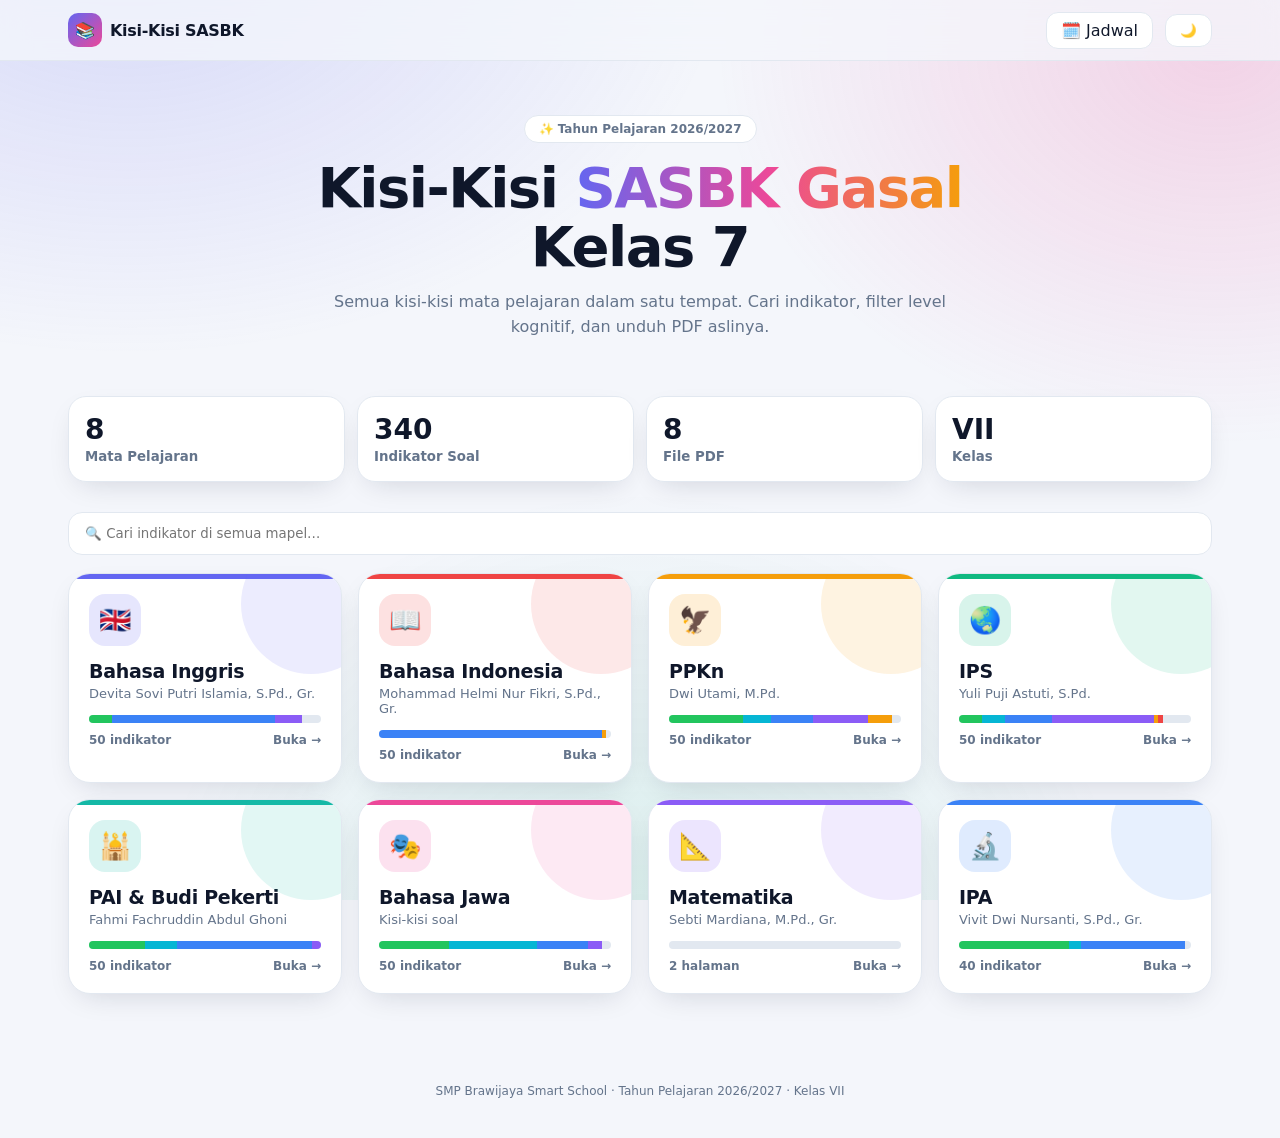
==== kisi/index.html @ f116bccd "Tambah web kisi-kisi SASBK Gasal Kelas 7" ====
<!DOCTYPE html>
<html lang="id">
<head>
<meta charset="utf-8">
<meta name="viewport" content="width=device-width,initial-scale=1,viewport-fit=cover">
<title>Kisi-Kisi SASBK Gasal Kelas 7 | SMP Brawijaya Smart School</title>
<meta name="theme-color" content="#0b1020">
<link rel="icon" href="data:image/svg+xml,<svg xmlns='http://www.w3.org/2000/svg' viewBox='0 0 100 100'><text y='.9em' font-size='90'>📚</text></svg>">
<style>
:root{--bg:#f4f6fb;--bg2:#fff;--tx:#0f172a;--mut:#64748b;--bd:#e2e8f0;--ac:#6366f1;--sh:0 10px 30px -12px rgba(15,23,42,.18)}
[data-t=dark]{--bg:#0b1020;--bg2:#131a30;--tx:#e8ecf8;--mut:#93a0bd;--bd:#232c4a;--sh:0 10px 30px -12px rgba(0,0,0,.6)}
*{box-sizing:border-box;margin:0}
html{scroll-behavior:smooth}
body{font-family:Inter,system-ui,-apple-system,Segoe UI,Roboto,sans-serif;background:var(--bg);color:var(--tx);min-height:100vh;transition:background .3s}
body:before{content:"";position:fixed;inset:0;z-index:-1;background:radial-gradient(600px 400px at 10% -5%,#6366f133,transparent),radial-gradient(500px 400px at 95% 5%,#ec489933,transparent),radial-gradient(500px 500px at 50% 110%,#10b98122,transparent)}
.wrap{max-width:1180px;margin:auto;padding:0 18px}
nav{position:sticky;top:0;z-index:20;backdrop-filter:blur(14px);background:color-mix(in srgb,var(--bg) 78%,transparent);border-bottom:1px solid var(--bd)}
nav .wrap{display:flex;align-items:center;gap:12px;height:60px}
.logo{font-weight:800;letter-spacing:-.3px;display:flex;gap:8px;align-items:center;cursor:pointer}
.logo i{font-style:normal;background:linear-gradient(135deg,#6366f1,#ec4899);width:34px;height:34px;border-radius:10px;display:grid;place-items:center;color:#fff}
.sp{flex:1}
.btn{border:1px solid var(--bd);background:var(--bg2);color:var(--tx);border-radius:12px;padding:8px 14px;font:600 13px inherit;font-family:inherit;cursor:pointer;display:inline-flex;gap:6px;align-items:center;text-decoration:none;transition:.2s}
.btn:hover{transform:translateY(-1px);border-color:var(--ac)}
.btn.p{background:linear-gradient(135deg,#6366f1,#8b5cf6);color:#fff;border:0}
.hero{padding:54px 0 26px;text-align:center}
.pill{display:inline-block;padding:6px 14px;border-radius:99px;background:var(--bg2);border:1px solid var(--bd);font-size:12px;font-weight:600;color:var(--mut)}
h1{font-size:clamp(30px,6vw,56px);line-height:1.05;letter-spacing:-1.5px;margin:16px 0 12px;font-weight:900}
h1 span{background:linear-gradient(90deg,#6366f1,#ec4899,#f59e0b);-webkit-background-clip:text;background-clip:text;color:transparent}
.hero p{color:var(--mut);max-width:620px;margin:auto;line-height:1.6}
.stats{display:grid;grid-template-columns:repeat(4,1fr);gap:12px;margin:30px 0}
.st{background:var(--bg2);border:1px solid var(--bd);border-radius:18px;padding:16px;box-shadow:var(--sh)}
.st b{font-size:28px;font-weight:800;display:block}
.st small{color:var(--mut);font-weight:600}
.sr{display:flex;gap:10px;margin:8px 0 18px;flex-wrap:wrap}
.in{flex:1;min-width:200px;border:1px solid var(--bd);background:var(--bg2);color:var(--tx);border-radius:14px;padding:13px 16px;font:500 15px inherit;font-family:inherit;outline:none;transition:.2s}
.in:focus{border-color:var(--ac);box-shadow:0 0 0 4px #6366f126}
.grid{display:grid;grid-template-columns:repeat(auto-fill,minmax(250px,1fr));gap:16px;padding-bottom:60px}
.card{position:relative;background:var(--bg2);border:1px solid var(--bd);border-radius:22px;padding:20px;cursor:pointer;overflow:hidden;box-shadow:var(--sh);transition:.25s;animation:up .5s both}
.card:before{content:"";position:absolute;inset:0 0 auto 0;height:5px;background:var(--c)}
.card:after{content:"";position:absolute;right:-40px;top:-40px;width:140px;height:140px;border-radius:50%;background:var(--c);opacity:.12;transition:.3s}
.card:hover{transform:translateY(-6px)}
.card:hover:after{transform:scale(1.5);opacity:.18}
.ic{width:52px;height:52px;border-radius:16px;display:grid;place-items:center;font-size:26px;background:color-mix(in srgb,var(--c) 16%,transparent)}
.card h3{margin:14px 0 4px;font-size:19px;letter-spacing:-.3px}
.card p{color:var(--mut);font-size:13px}
.bar{display:flex;height:8px;border-radius:9px;overflow:hidden;margin-top:14px;background:var(--bd)}
.bar i{display:block;height:100%}
.meta{display:flex;justify-content:space-between;margin-top:10px;font-size:12px;font-weight:700;color:var(--mut)}
@keyframes up{from{opacity:0;transform:translateY(16px)}to{opacity:1;transform:none}}
.head{display:flex;align-items:center;gap:16px;padding:30px 0 10px;flex-wrap:wrap}
.head .ic{width:64px;height:64px;font-size:32px}
.head h2{font-size:clamp(24px,4vw,36px);letter-spacing:-1px}
.head p{color:var(--mut);font-size:14px;margin-top:4px}
.tabs{display:flex;gap:8px;overflow:auto;padding:14px 0;scrollbar-width:none}
.tabs::-webkit-scrollbar{display:none}
.chip{white-space:nowrap;border:1px solid var(--bd);background:var(--bg2);color:var(--tx);border-radius:99px;padding:7px 14px;font:600 13px inherit;font-family:inherit;cursor:pointer;transition:.2s}
.chip.on{background:var(--c,var(--ac));color:#fff;border-color:transparent}
.dist{display:grid;grid-template-columns:repeat(6,1fr);gap:8px;margin:6px 0 12px}
.dc{background:var(--bg2);border:1px solid var(--bd);border-radius:14px;padding:10px;text-align:center}
.dc b{display:block;font-size:20px}
.dc small{color:var(--mut);font-weight:700;font-size:11px}
.dc i{display:block;height:5px;border-radius:5px;margin-top:6px}
.list{display:grid;gap:12px;padding-bottom:70px}
.it{background:var(--bg2);border:1px solid var(--bd);border-radius:18px;padding:16px 18px;display:grid;grid-template-columns:52px 1fr;gap:14px;box-shadow:var(--sh);animation:up .4s both}
.no{width:52px;height:52px;border-radius:15px;background:var(--c);color:#fff;display:grid;place-items:center;font-weight:800;font-size:19px}
.it h4{font-size:15px;line-height:1.5;font-weight:600}
.tg{display:flex;gap:6px;flex-wrap:wrap;margin-top:10px}
.tag{font-size:11px;font-weight:700;padding:4px 10px;border-radius:99px;background:color-mix(in srgb,var(--c) 14%,transparent);color:var(--c)}
.tag.g{background:var(--bd);color:var(--mut)}
details{margin-top:10px}
summary{cursor:pointer;font-size:12px;font-weight:700;color:var(--mut);list-style:none}
summary::-webkit-details-marker{display:none}
details div{margin-top:8px;font-size:13px;color:var(--mut);line-height:1.6;padding:10px 12px;background:var(--bg);border-radius:12px}
.imgs{display:grid;gap:14px;padding-bottom:70px}
.imgs img{width:100%;border-radius:16px;border:1px solid var(--bd);background:#fff;cursor:zoom-in}
.empty{text-align:center;color:var(--mut);padding:50px 0}
.fab{position:fixed;right:18px;bottom:18px;z-index:30;width:46px;height:46px;border-radius:50%;border:0;background:var(--ac);color:#fff;font-size:18px;cursor:pointer;box-shadow:var(--sh);opacity:0;pointer-events:none;transition:.3s}
.fab.s{opacity:1;pointer-events:auto}
.lb{position:fixed;inset:0;background:#000d;z-index:50;display:none;overflow:auto;padding:12px}
.lb.o{display:block}
.lb img{width:min(1400px,100%);display:block;margin:auto;border-radius:10px}
.hl{background:#fde04766;border-radius:3px}
footer{text-align:center;color:var(--mut);font-size:12px;padding:30px 0 40px}
@media(max-width:700px){.stats{grid-template-columns:repeat(2,1fr)}.dist{grid-template-columns:repeat(3,1fr)}.it{grid-template-columns:42px 1fr;padding:14px}.no{width:42px;height:42px;font-size:16px;border-radius:12px}.hide-m{display:none}}
@media print{nav,.sr,.tabs,.fab,footer{display:none}body:before{display:none}.it{break-inside:avoid;box-shadow:none}}
</style>
</head>
<body>
<nav><div class="wrap"><div class="logo" onclick="go('')"><i>📚</i><span>Kisi-Kisi <span class="hide-m">SASBK</span></span></div><div class="sp"></div><a class="btn hide-m" href="../">🗓️ Jadwal</a><button class="btn" id="th">🌙</button></div></nav>
<main class="wrap" id="app"></main>
<footer>SMP Brawijaya Smart School · Tahun Pelajaran 2026/2027 · Kelas VII</footer>
<button class="fab" id="fab">↑</button>
<div class="lb" id="lb"><img id="lbi" alt=""></div>
<script src="data.js"></script>
<script>
const D=window.KISI,A=document.getElementById('app'),LV=['C1','C2','C3','C4','C5','C6'],LC=['#22c55e','#06b6d4','#3b82f6','#8b5cf6','#f59e0b','#ef4444'],LN=['Mengingat','Memahami','Menerapkan','Menganalisis','Mengevaluasi','Mencipta'];
const lv=x=>{const m=/C\s?([1-6])/i.exec(x.level||'');return m?'C'+m[1]:''};
const esc=s=>String(s||'').replace(/[&<>"]/g,c=>({'&':'&amp;','<':'&lt;','>':'&gt;','"':'&quot;'}[c]));
const cnt=s=>{const r={};LV.forEach(l=>r[l]=0);s.items.forEach(i=>{const l=lv(i);if(l)r[l]++});return r};
const total=D.reduce((a,s)=>a+s.items.length,0);
const st={q:'',l:'',t:'',m:''};
function hl(t,q){t=esc(t);if(!q)return t;const r=new RegExp('('+q.replace(/[.*+?^${}()|[\]\\]/g,'\\$&')+')','gi');return t.replace(r,'<span class="hl">$1</span>')}
function home(){
document.title='Kisi-Kisi SASBK Gasal Kelas 7 | SMP Brawijaya Smart School';
A.innerHTML=`<section class="hero"><span class="pill">✨ Tahun Pelajaran 2026/2027</span><h1>Kisi-Kisi <span>SASBK Gasal</span><br>Kelas 7</h1><p>Semua kisi-kisi mata pelajaran dalam satu tempat. Cari indikator, filter level kognitif, dan unduh PDF aslinya.</p></section>
<div class="stats"><div class="st"><b data-n="${D.length}">0</b><small>Mata Pelajaran</small></div><div class="st"><b data-n="${total}">0</b><small>Indikator Soal</small></div><div class="st"><b data-n="${D.reduce((a,s)=>a+(s.pdf?1:0),0)}">0</b><small>File PDF</small></div><div class="st"><b>VII</b><small>Kelas</small></div></div>
<div class="sr"><input class="in" id="gs" placeholder="🔍 Cari indikator di semua mapel…" autocomplete="off"></div>
<div id="gr" class="grid"></div>`;
const gr=document.getElementById('gr');
D.forEach((s,i)=>{const c=cnt(s),n=s.items.length||1;const b=LV.map((l,k)=>`<i style="width:${c[l]/n*100}%;background:${LC[k]}"></i>`).join('');
gr.insertAdjacentHTML('beforeend',`<div class="card" style="--c:${s.warna};animation-delay:${i*60}ms" onclick="go('${s.id}')"><div class="ic">${s.ikon}</div><h3>${s.nama}</h3><p>${esc(s.penyusun)||'Kisi-kisi soal'}</p><div class="bar">${b}</div><div class="meta"><span>${s.items.length?s.items.length+' indikator':s.gambar.length+' halaman'}</span><span>Buka →</span></div></div>`)});
document.querySelectorAll('[data-n]').forEach(e=>{const n=+e.dataset.n;let v=0;const t=setInterval(()=>{v+=Math.max(1,Math.ceil(n/30));if(v>=n){v=n;clearInterval(t)}e.textContent=v},25)});
const gs=document.getElementById('gs');
gs.oninput=()=>{const q=gs.value.trim().toLowerCase();if(q.length<2){gr.style.display='';const x=document.getElementById('res');if(x)x.remove();return}
gr.style.display='none';let x=document.getElementById('res');if(!x){x=document.createElement('div');x.id='res';x.className='list';A.appendChild(x)}
let h='',n=0;D.forEach(s=>s.items.forEach(i=>{if(n<60&&(i.indikator+' '+i.materi+' '+i.kompetensi).toLowerCase().includes(q)){n++;h+=item(s,i,q,true)}}));
x.innerHTML=h||'<div class="empty">Tidak ada hasil 😕</div>'}
}
function item(s,i,q,showS){const l=lv(i);
return `<div class="it" style="--c:${s.warna}"><div class="no">${esc(i.no)}</div><div><h4>${hl(i.indikator,q)}</h4><div class="tg">${showS?`<span class="tag">${s.ikon} ${s.nama}</span>`:''}${i.materi?`<span class="tag g">${hl(i.materi,q)}</span>`:''}${l?`<span class="tag" style="--c:${LC[+l[1]-1]}">${l} · ${LN[+l[1]-1]}</span>`:''}${i.tingkat?`<span class="tag g">${esc(i.tingkat)}</span>`:''}${i.bentuk?`<span class="tag g">${esc(i.bentuk)}</span>`:''}${i.btk?`<span class="tag g">BTK ${esc(i.btk)}</span>`:''}</div>${i.kompetensi?`<details><summary>Lihat kompetensi ▾</summary><div>${i.kd&&i.kd!==i.no?`<b>KD ${esc(i.kd)}</b> · `:''}${esc(i.kompetensi)}${i.sumber?`<br><br>📚 ${esc(i.sumber)}`:''}</div></details>`:''}</div></div>`}
function subj(id){
const s=D.find(x=>x.id===id);if(!s)return home();
document.title=s.nama+' | Kisi-Kisi SASBK Kelas 7';
const c=cnt(s);
const mats=[...new Set(s.items.map(i=>i.materi).filter(Boolean))];
const tks=[...new Set(s.items.map(i=>i.tingkat).filter(Boolean))];
A.style.setProperty('--c',s.warna);
A.innerHTML=`<div class="head"><div class="ic" style="--c:${s.warna}">${s.ikon}</div><div style="flex:1"><h2>${s.nama}</h2><p>${esc(s.penyusun)?'Penyusun: '+esc(s.penyusun):'Kisi-kisi soal'} · ${s.items.length?s.items.length+' indikator':'berupa gambar'}</p></div><button class="btn" onclick="go('')">← Kembali</button><a class="btn p" href="${s.pdf}" download>⬇ PDF</a><button class="btn" onclick="print()">🖨</button></div>
${s.items.length?`<div class="dist">${LV.map((l,k)=>`<div class="dc"><b>${c[l]}</b><small>${l}</small><i style="background:${LC[k]}"></i></div>`).join('')}</div>
<div class="sr"><input class="in" id="q" placeholder="🔍 Cari di ${s.nama}…" autocomplete="off"></div>
<div class="tabs" id="f1"><button class="chip on" data-k="l" data-v="">Semua</button>${LV.filter(l=>c[l]).map(l=>`<button class="chip" data-k="l" data-v="${l}">${l}</button>`).join('')}${tks.map(t=>`<button class="chip" data-k="t" data-v="${esc(t)}">${esc(t)}</button>`).join('')}</div>
${mats.length>1?`<div class="tabs" id="f2"><button class="chip on" data-k="m" data-v="">Semua materi</button>${mats.map(m=>`<button class="chip" data-k="m" data-v="${esc(m)}">${esc(m)}</button>`).join('')}</div>`:''}
<div class="list" id="ls"></div>`:`<div class="imgs">${s.gambar.map(g=>`<img src="${g}" loading="lazy" alt="Kisi ${s.nama}" onclick="zoom(this.src)">`).join('')}</div>`}`;
if(!s.items.length)return;
st.q=st.l=st.t=st.m='';
const ls=document.getElementById('ls'),q=document.getElementById('q');
const draw=()=>{const qq=st.q.toLowerCase();const r=s.items.filter(i=>(!st.l||lv(i)===st.l)&&(!st.t||i.tingkat===st.t)&&(!st.m||i.materi===st.m)&&(!qq||(i.indikator+' '+i.materi+' '+i.kompetensi).toLowerCase().includes(qq)));
ls.innerHTML=r.length?r.map(i=>item(s,i,st.q,false)).join(''):'<div class="empty">Tidak ada hasil 😕</div>'};
q.oninput=()=>{st.q=q.value.trim();draw()};
A.querySelectorAll('.chip').forEach(b=>b.onclick=()=>{const k=b.dataset.k;st[k]=b.dataset.v;if(k!=='m'){st.l=k==='l'?b.dataset.v:'';st.t=k==='t'?b.dataset.v:''}
b.parentElement.querySelectorAll('.chip').forEach(x=>x.classList.toggle('on',x===b));draw()});
draw()}
function zoom(u){const l=document.getElementById('lb');document.getElementById('lbi').src=u;l.classList.add('o')}
document.getElementById('lb').onclick=e=>e.currentTarget.classList.remove('o');
function go(h){location.hash=h}
function route(){const h=location.hash.slice(1);window.scrollTo(0,0);h?subj(h):home()}
addEventListener('hashchange',route);
const th=document.getElementById('th');
const setT=t=>{document.documentElement.dataset.t=t;th.textContent=t==='dark'?'☀️':'🌙';try{localStorage.setItem('kt',t)}catch(e){}};
let t0;try{t0=localStorage.getItem('kt')}catch(e){}
setT(t0||(matchMedia('(prefers-color-scheme:dark)').matches?'dark':'light'));
th.onclick=()=>setT(document.documentElement.dataset.t==='dark'?'light':'dark');
const fab=document.getElementById('fab');
addEventListener('scroll',()=>fab.classList.toggle('s',scrollY>500));
fab.onclick=()=>scrollTo({top:0,behavior:'smooth'});
route();
</script>
</body>
</html>
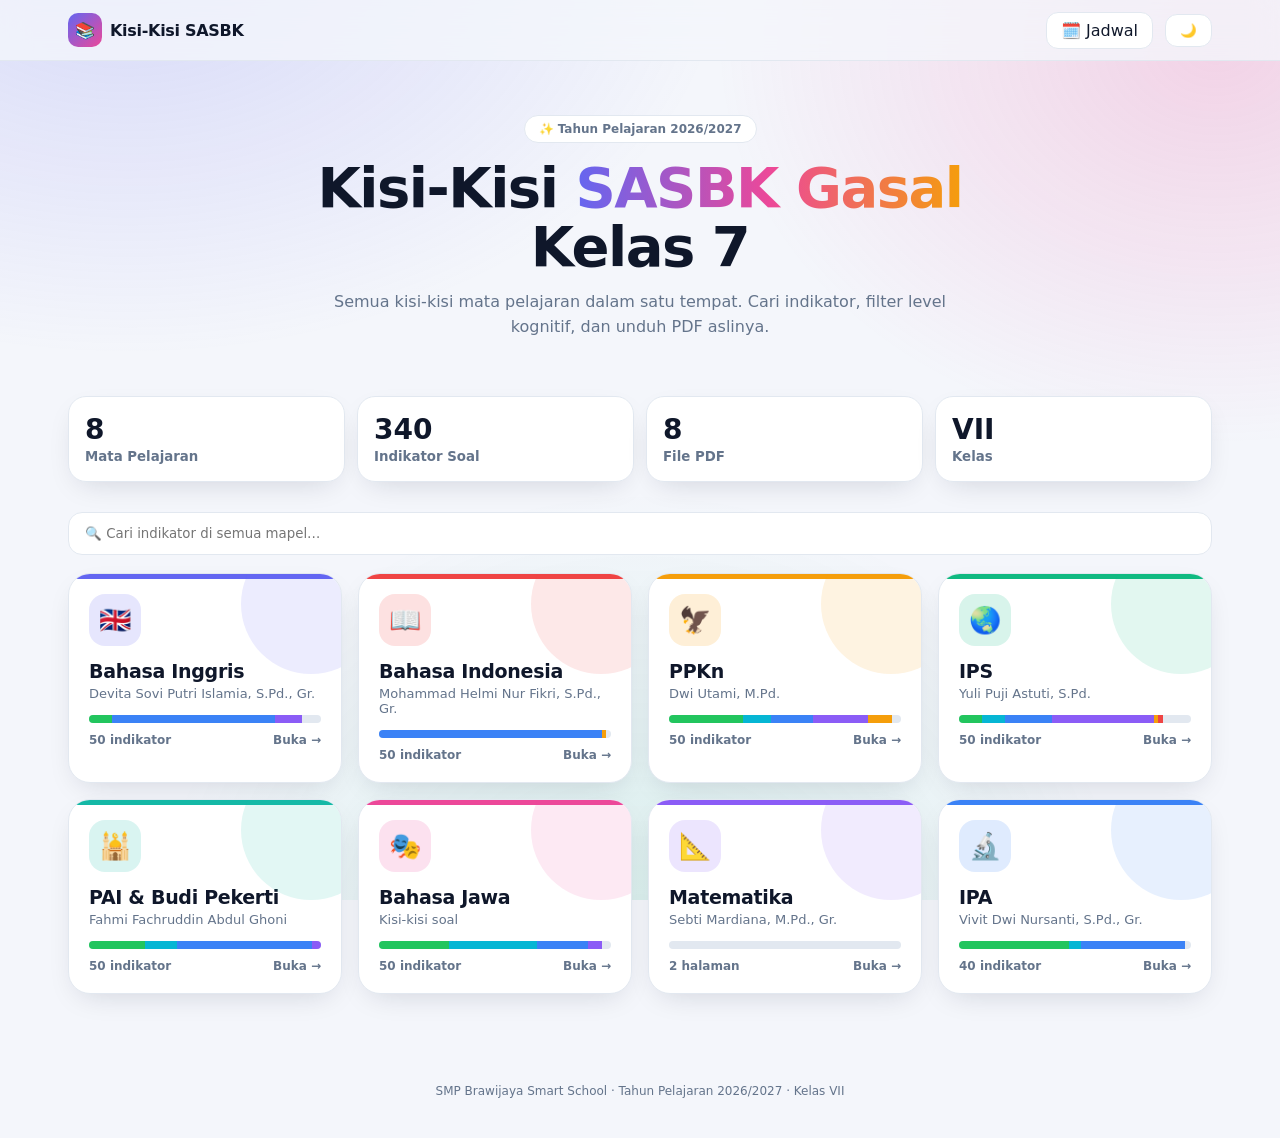
==== commit 1219fe60: "Fix path aset /kisi dengan base href" ====
--- a/kisi/index.html
+++ b/kisi/index.html
@@ -2,6 +2,7 @@
 <html lang="id">
 <head>
 <meta charset="utf-8">
+<base href="/kisi/">
 <meta name="viewport" content="width=device-width,initial-scale=1,viewport-fit=cover">
 <title>Kisi-Kisi SASBK Gasal Kelas 7 | SMP Brawijaya Smart School</title>
 <meta name="theme-color" content="#0b1020">
